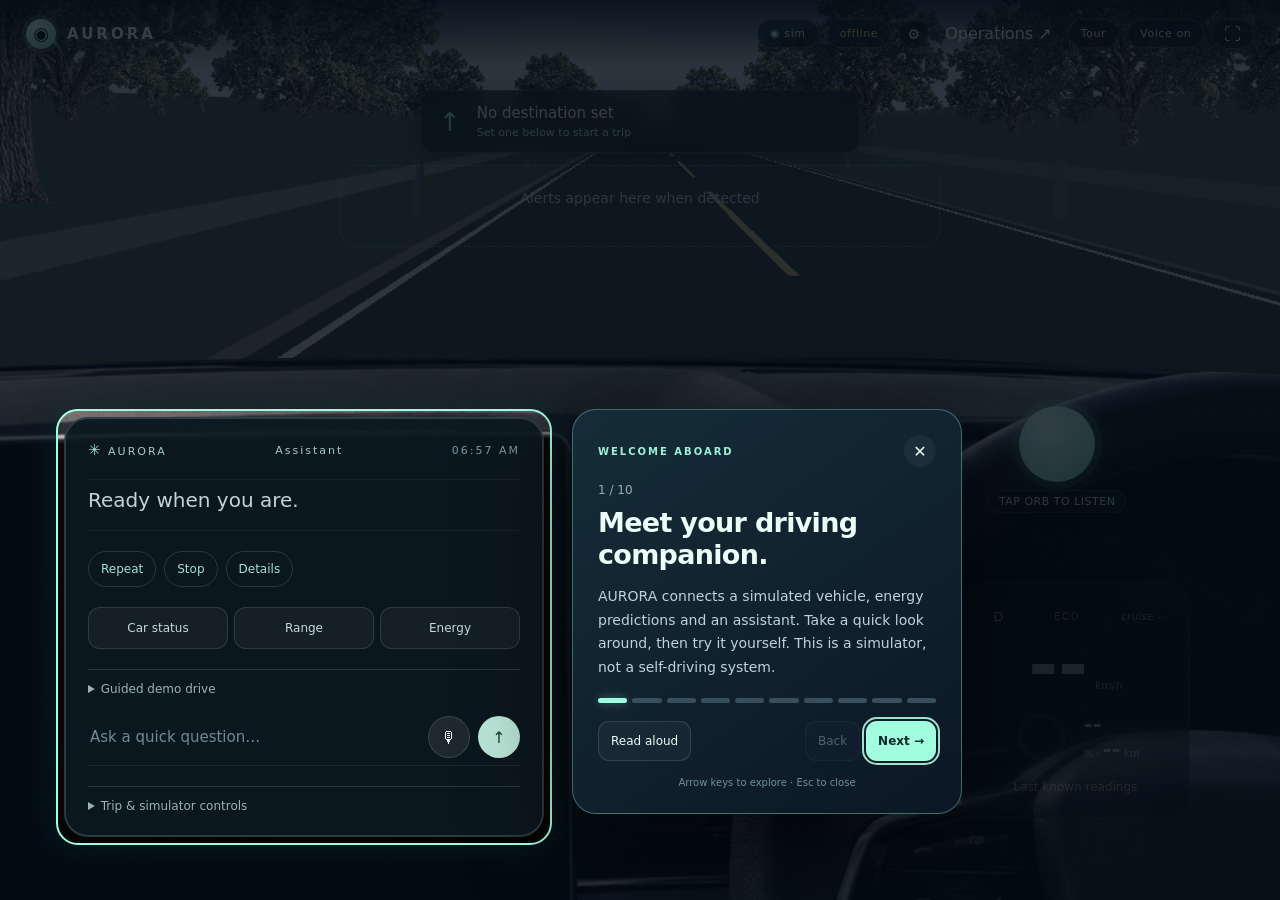
==== services/assistant-api/app/static/index.html @ 60c79d90 "Initial commit: AURORA in-vehicle AI assistant" ====
<!doctype html>
<html lang="en">
<head>
  <meta charset="UTF-8"><meta name="viewport" content="width=device-width,initial-scale=1">
  <meta name="theme-color" content="#0e161c"><meta name="description" content="AURORA — immersive, telemetry-driven EV cockpit. Every value comes from the vehicle.">
  <title>AURORA · Cockpit</title><link rel="stylesheet" href="style.css?v=tour-3">
</head>
<body class="no-alerts">
<div class="cockpit">
  <!-- the road, behind the glass -->
  <div class="view" aria-hidden="true"><div class="world"><div class="scene"></div><canvas id="roadCanvas"></canvas><div class="interior"></div></div></div>
  <div class="no3d-note">WebGL unavailable — the interior is shown; cluster and console still run on real telemetry.</div>

  <header>
    <div class="brand">
      <button id="brandMark" title="AURORA · tap ×5 or press E for Engineering mode">◉</button>
      <div><b>AURORA</b><span id="brandSub"></span></div>
    </div>
    <span class="demo">SIMULATOR</span>
    <div class="header-actions">
      <span class="pill" id="provPill" data-prov="simulator">◉ sim</span>
      <span class="pill ok" id="livePill"><span id="liveTxt">live</span></span>
      <button class="pill eng" id="engPill" title="Engineering mode">⚙</button>
      <button class="pill lab" id="labBtn" title="Scenario Director">🧪</button>
      <button id="linkHud" title="Engineering console (/hud)">HUD</button>
      <a href="/operations/" style="color:inherit;text-decoration:none;padding:8px" aria-label="Open AI Operations">Operations ↗</a>
      <button id="tourStart" aria-label="Take a guided tour">Tour</button>
      <button id="sound">Voice on</button>
      <button id="fullscreen" aria-label="Toggle full screen">⛶</button>
    </div>
  </header>

  <!-- windshield navigation HUD -->
  <nav class="route" id="navCard">
    <span class="route-arrow">↑</span>
    <div><strong id="navDir">No destination set</strong><span id="navDest">Set one below to start a trip</span></div>
    <span id="navEta"></span>
    <div class="nav-beam"><li style="width:0%" id="navBar"></li></div>
  </nav>

  <div id="alertSlot"></div>
  <div id="sceneNote" class="scene-note"></div>

  <div class="pred" id="predChip"></div>
  <div class="pred-pop" id="predPop" hidden>
    <div class="pop-top"><b>What-if</b><button id="popClose" aria-label="Close">✕</button></div>
    <div class="pop-row"><span>speed</span><input id="wiSpeed" type="range" min="0" max="200" step="5"><b id="wiSpeedV">--</b></div>
    <div class="pop-row"><span>cabin</span><input id="wiCabin" type="range" min="12" max="30" step="1"><b id="wiCabinV">--</b></div>
    <div class="pop-acts"><button id="wiRun" class="qact">Recompute arrival SOC</button><button id="wiReset" class="qact ghost">reset to current</button></div>
    <div class="pop-out" id="wiOut"></div>
  </div>

  <!-- instrument cluster -->
  <section class="instrument" aria-label="Vehicle instrument cluster">
    <div class="inst-top"><span id="gear">D</span><span id="modeLabel">ECO</span><span id="cruiseTag" class="cruise">cruise --</span></div>
    <div class="speed" id="speedWrap"><strong id="speedVal">--</strong><span class="unit">km/h</span></div>
    <div class="inst-mid">
      <svg class="soc" viewBox="0 0 120 120"><circle class="t" cx="60" cy="60" r="42"/><circle class="f" id="socArc" cx="60" cy="60" r="42"/></svg>
      <div class="soc-txt"><b id="socVal">--</b><span>% · <b id="rangeVal">--</b> km</span></div>
    </div>
    <div class="pwr"><div class="pwr-bar"><li id="powerBar"></li></div><span id="powerVal">cruise</span></div>
    <div class="thermal"><span>CELL&nbsp;<b id="battTemp">--</b></span><i class="track"><li id="battTempTrack"></li></i><span id="thermalSlope"></span></div>
  </section>

  <!-- ride status ribbon -->
  <div class="ribbon" id="ribbon">
    <span id="tyreTag" class="tyre">TYRES OK</span>
    <i class="rsep"></i>
    <span>HVAC <b id="hvacPwr">--</b></span>
    <span>OUT <b id="outTemp">--</b></span>
    <i class="rsep"></i>
    <span>UNPARKED</span>
  </div>

  <!-- touchscreen console -->
  <section class="screen" aria-label="AURORA assistant touchscreen">
    <div class="screen-top"><span><b class="spark">✳</b> AURORA</span><span id="answerProvider">Assistant</span><time id="clock"></time></div>
    <div id="transcript" class="transcript"></div>
    <div id="answer" class="answer" aria-live="polite"><b>AURORA</b><span>Ready when you are.</span></div>
    <div class="answer-actions"><button id="repeatAnswer" type="button">Repeat</button><button id="stopSpeech" type="button">Stop</button><button id="detailsToggle" type="button" aria-expanded="false" aria-controls="answerDetails">Details</button></div><div id="answerDetails" hidden></div>
    <div id="chips" class="chips"></div>
    <details class="vehicle-controls" id="demoJourney"><summary>Guided demo drive</summary>
      <p id="journeyHint" aria-live="polite">Start a fresh 8 km simulated trip at 65% battery. This replaces the current simulation.</p>
      <div class="chips"><button type="button" id="journeyReset">Start / reset demo</button><button type="button" id="journeyNext" disabled>Next step</button></div>
    </details>
    <form id="form" autocomplete="off">
      <input aria-label="Ask AURORA" id="q" placeholder="Ask a quick question…" maxlength="300">
      <button type="button" id="mic" class="mic" title="Hold to talk · tap when idle to end" aria-label="Ask by voice">🎙</button>
      <button type="submit" id="send" aria-label="Send">↑</button>
    </form>
    <details class="vehicle-controls"><summary>Trip &amp; simulator controls</summary><div class="telemetry">
      <div class="tclim"><span>CLIMATE</span><div><button id="cabinMinus" aria-label="Cooler">−</button><b id="cabinVal">--</b><button id="cabinPlus" aria-label="Warmer">+</button></div></div>
      <div class="tcru"><span>CRUISE</span><div><button id="cruiseMinus" aria-label="Slower">−</button><b id="cruiseVal">--</b><button id="cruisePlus" aria-label="Faster">+</button></div></div>
      <button id="chargeBtn" class="qact">Charge</button>
    </div>
    <div class="trip-row">
      <input id="destKm" type="number" min="1" max="1500" step="1" placeholder="dest km" aria-label="Destination in km">
      <button id="setDest" class="qact">Go</button>
      <span class="or">or</span>
      <select id="scenSel" aria-label="Scenario">
        <option value="none">Clear</option>
        <option value="leak">Leak drill</option>
        <option value="battery_heat">Battery heat</option>
        <option value="dtc">DTC drill</option>
      </select>
      <button id="scenGo" class="qact">Run</button>
    </div>
    </details>
  </section>

  <!-- charging overlay -->
  <div class="charger" id="charger"><div class="charger-card">
    <b>CHARGING</b><span class="chg-soc" id="chgSoc">--</span>
    <span class="chg-sub">11 kW · AC Level 2 · <b id="chgPct">--</b></span>
    <span class="chg-sub"></span><li class="chg-bar"></li>
  </div></div>

  <!-- engineering mode -->
  <aside class="engpanel" id="engPanel">
    <div class="eng-top"><b>Engineering</b><button id="engClose">✕</button></div>
    <div class="eng-grid">
      <section class="engsec span2">
        <label>Base vs LoRA — same prompt, both grounded</label>
        <div class="cmp-row"><input id="cmpQ" placeholder="Ask both: e.g. induced LOW PRESSURE → explain…"><button id="cmpRun">Run both</button></div>
        <div class="cmp" id="cmpBase"><span class="who">peft-base · no LoRA</span><p class="out"></p></div>
        <div class="cmp" id="cmpLora"><span class="who">peft · LoRA adapter2</span><p class="out"></p></div>
      </section>
      <section class="engsec">
        <label>Providers <span>(peft-base vs peft)</span></label>
        <div id="kvProv" class="kv-list"></div>
      </section>
      <section class="engsec">
        <label>RAG upstream</label>
        <div id="ragLabel"></div>
        <div id="kvRag" class="kv-list"></div>
      </section>
      <section class="engsec">
        <label>Telemetry source</label>
        <div id="kvSrc" class="kv-list"></div>
      </section>
      <section class="engsec">
        <label>Prediction stack <span>(status · model · fallback)</span></label>
        <div id="kvPred" class="kv-list"></div>
      </section>
      <section class="engsec">
        <label>Safety &amp; policy</label>
        <div id="kvSafety" class="kv-list"></div>
      </section>
      <section class="engsec">
        <label>Latency &amp; diagnostics</label>
        <div id="kvDiag" class="kv-list"></div>
      </section>
      <section class="engsec">
        <label>Services</label>
        <div id="svcHealth" class="kv-list"></div>
      </section>
      <section class="engsec">
        <label>Provenance legend</label>
        <div id="provLegend" class="kv-list"></div>
      </section>
      <section class="engsec">
        <label>Voice engine</label>
        <div class="vas">
          <label class="rad"><input type="radio" name="voiceEngine" value="studio" id="vgStudio"><span>Local · macOS voice</span></label>
          <label class="rad"><input type="radio" name="voiceEngine" value="browser" id="vgBrowser"><span>Browser · native synthesis</span></label>
          <div class="voice-hint" id="voiceHint"></div>
        </div>
        <select id="studioPicker" hidden></select>
        <select id="voicePicker"></select>
        <div class="vas"><span>rate <b id="rateVal">0.99</b></span><input id="rateSlider" type="range" min="0.7" max="1.35" step="0.01" value="0.99"></div>
        <div class="vas"><span>pitch <b id="pitchVal">1.00</b></span><input id="pitchSlider" type="range" min="0.6" max="1.4" step="0.01" value="1"></div>
        <button id="voiceTest" class="qact">Test voice</button>
      </section>
    </div>
  </aside>

  <footer><span id="motionNote">Simulated driving environment</span><span class="ftr-links"><a class="hreflink" id="engFtr" href="#" onclick="return false">⚙ ENG</a><a class="hreflink" href="./hud/">Engineering console →</a></span></footer>
</div>

<!-- scenario director -->
<aside class="director" id="director" aria-hidden="true">
  <div class="dir-top"><b>Scenario Director</b><span class="dir-sub">one click → real vehicle commands, watch telemetry → prediction → why → alerts react</span><button id="direcClose" aria-label="Close drawer">✕</button></div>
  <div class="dir-body">
    <div class="dir-cards" id="direcCards"></div>
    <div class="dir-log-col">
      <div class="dir-log" id="direcLog"></div>
      <div class="dir-check">
        <b>Causal cascade — follow the reaction</b>
        <ul id="direcCheck">
          <li data-step="1">📡 condition lands in telemetry (source: simulator)</li>
          <li data-step="2">🧮 prediction reacts (physics + calibrated residual)</li>
          <li data-step="3">💬 ask AURORA <i>why</i> (deterministic explainer)</li>
          <li data-step="4">🚨 proactive alert fires (code-decided) → <i>why</i></li>
          <li data-step="5">📖 RAG citation grounds the answer</li>
        </ul>
      </div>
    </div>
  </div>
</aside>
<div class="toast" id="toast"></div>

<!-- conversation orb -->
<div class="orbwrap">
  <div class="orb" id="orb" title="Tap: conversation · Hold the 🎙 for a quick ask">
    <div class="orb-ring" id="orbRing"></div>
    <div class="orb-core"><span class="spark">✳</span></div>
  </div>
  <div class="orb-label" id="orbStatus">TAP ORB TO LISTEN</div>
</div>

<script src="world.js"></script>
<script src="voice.js?v=journey-5"></script>
<script src="driving.js?v=policy-6"></script>
<script src="app.js?v=policy-6"></script>
<script src="tour.js?v=tour-3"></script>
</body>
</html>
---- services/assistant-api/app/static/style.css ----
:root{
  --ink:#0c1318; --ink2:#101d26; --glass:rgba(18,32,40,.72); --line:rgba(230,246,243,.14);
  --text:#eaf6f4; --mute:#b7ccd2; --mint:#9fe3ce; --ok:#7fdc8f; --warn:#ffce6b; --crit:#ff7a6b;
  --pred:#8fb3ff; --deriv:#c7a4ff; --doc:#ffc07a; --sim:#a9b6bd;
  --world-w:177.683vw; --world-h:100vw;
}
*{box-sizing:border-box}html,body{margin:0;min-height:100%;background:var(--ink);color:var(--text);font-family:Inter,ui-sans-serif,system-ui,-apple-system,'Segoe UI',Roboto,Arial,sans-serif;overflow-x:hidden}
button,input,select{font:inherit}button{cursor:pointer;color:inherit;border:0}button:focus-visible,input:focus-visible,select:focus-visible,a:focus-visible{outline:2px solid var(--mint);outline-offset:2px}[hidden]{display:none!important}
b{font-weight:600}.cockpit{position:relative;min-height:100svh;overflow:hidden}

/* ---------- the world behind the glass ---------- */
.view{position:absolute;inset:0;overflow:hidden;pointer-events:none}
.world{position:absolute;width:var(--world-w);height:var(--world-h);left:50%;top:50%;transform:translate(-50%,-50%)}
.scene,.interior{position:absolute;inset:0;background:url('assets/cockpit.png') center/100% 100% no-repeat}
#roadCanvas{position:absolute;width:100%;height:49%;inset:0 0 auto;opacity:1}
.interior{clip-path:polygon(100% 0,100% 100%,0 100%,0 44.8%,15% 43.6%,35% 42.8%,62% 42.8%,82% 44.4%,87.6% 41.8%)}
.no3d-note{position:fixed;top:60px;left:50%;transform:translateX(-50%);z-index:2;padding:8px 16px;border-radius:8px;background:rgba(20,30,20,.85);border:1px solid var(--line);font-size:12px;color:#cfd7d0;display:none}
body.no3d #roadCanvas{display:none}
body.no3d .no3d-note{display:block}

/* ---------- header ---------- */
header{position:relative;z-index:5;display:flex;align-items:center;gap:22px;padding:16px 26px;background:linear-gradient(rgba(6,16,24,.78),transparent)}
.brand{display:flex;align-items:center;gap:11px}
.brand button{width:30px;height:30px;border-radius:50%;display:grid;place-items:center;font-size:18px;color:#0c1e1c;background:radial-gradient(circle at 32% 28%,#e9fff6,#79c8b2);box-shadow:0 0 0 4px rgba(159,227,206,.18)}
.brand b{display:block;font-size:15px;letter-spacing:3px}
.brand span{display:block;font-size:10px;letter-spacing:1.4px;color:var(--mute);margin-top:2px}
.demo{font-size:10px;letter-spacing:2px;border-left:1px solid rgba(255,255,255,.18);padding-left:18px;color:#bfe0d6}
.header-actions{margin-left:auto;display:flex;align-items:center;gap:8px;flex-wrap:wrap}
.pill,.header-actions button{padding:7px 12px;border-radius:30px;background:rgba(9,25,34,.66);border:1px solid rgba(255,255,255,.16);font-size:11px;letter-spacing:.6px;color:#d9e9ea}
.pill.ok{color:var(--ok)}.pill.ok.crit{color:var(--crit)}.pill.warn{color:var(--warn)}
.pill.eng{border-radius:50%;width:30px;height:30px;padding:0;font-size:14px}
.pill.eng.on{background:var(--mint);color:#13392e;border-color:var(--mint)}
#fullscreen{font-size:17px;padding:4px 11px}
#sound.muted{color:#82969c}
.header-actions .pill[data-prov]{border-radius:30px}

/* ---------- windshield HUD ---------- */
.route{position:absolute;z-index:4;top:10%;left:50%;transform:translateX(-50%);display:flex;align-items:center;gap:16px;min-width:340px;padding:13px 18px;background:var(--glass);border:1px solid var(--line);border-radius:14px;backdrop-filter:blur(12px);box-shadow:0 6px 24px rgba(0,0,0,.35)}
.route.empty{opacity:.9}
.route-arrow{font-size:26px;color:var(--mint)}
.route strong{display:block;font-size:15px;font-weight:500}
.route div>span{display:block;margin-top:4px;font-size:11px;color:#cfe0e2}
#navEta{margin-left:auto;font-size:12px;color:#a5f2db;white-space:nowrap}
.nav-beam{position:absolute;left:16px;right:16px;bottom:-57px;height:4px;border-radius:3px;background:rgba(255,255,255,.10);overflow:hidden}
.nav-beam li{display:block;height:100%;border-radius:3px;background:linear-gradient(90deg,var(--mint),#6ec2ff)}
.route.empty .nav-beam{display:none}

#alertSlot{position:absolute;z-index:6;top:19%;left:50%;transform:translateX(-50%);width:min(620px,92vw)}
.alerts{display:flex;align-items:center;gap:12px;padding:11px 14px;border-radius:12px;border:1px solid;backdrop-filter:blur(10px);background:rgba(16,24,26,.86);box-shadow:0 8px 26px rgba(0,0,0,.4);animation:alerts-in .25s ease}
.alerts.warn{border-color:rgba(255,206,107,.55)}.alerts.crit{border-color:rgba(255,122,107,.6)}
.alerts-msg b{display:block;font-size:13px;color:#fff}
.alerts-msg>span{display:block;font-size:11px;color:#cfe0e2;margin-top:2px}
.alerts-msg em{display:block;font-style:normal;font-size:10px;color:var(--warn);margin-top:3px}
.alerts-msg i{font-style:normal;display:inline-block;font-size:10px;color:#8fa6ac;background:rgba(255,255,255,.06);border:1px solid var(--line);border-radius:5px;padding:1px 6px;margin:4px 6px 0 0}
.sevdot{width:9px;height:9px;border-radius:50%;flex-shrink:0}
.alerts.warn .sevdot{background:var(--warn);box-shadow:0 0 10px var(--warn)}.alerts.crit .sevdot{background:var(--crit);box-shadow:0 0 10px var(--crit)}
.alerts-acts{margin-left:auto;display:flex;gap:6px;flex-shrink:0}
.act{border-radius:8px;padding:6px 11px;font-size:11px;background:rgba(255,255,255,.07);border:1px solid var(--line)}
.act:hover{background:rgba(159,227,206,.14)}
.pred .act{flex-shrink:0;padding:3px 9px;font-size:10px;border-radius:30px;letter-spacing:.3px}
body.alerting .route{z-index:3}
@keyframes alerts-in{from{opacity:0;transform:translateY(-6px)}to{opacity:1}}

/* ---------- prediction chip ---------- */
.pred{position:absolute;z-index:4;top:31%;left:50%;transform:translateX(-50%);display:flex;align-items:center;gap:10px;padding:7px 13px;border-radius:30px;background:rgba(13,26,32,.62);border:1px solid var(--line);backdrop-filter:blur(8px);font-size:10px;color:#cfe0e2;white-space:nowrap;letter-spacing:.3px}
.pred b{color:#fff}.pred i{font-style:normal;color:#9fb6c9}.pred .prov{padding-left:10px;border-left:1px solid var(--line)}

/* ---------- provenance tags ---------- */
.prov{display:inline-flex;align-items:center;gap:4px;font-size:9px;letter-spacing:.8px;text-transform:uppercase;border:1px solid;border-radius:20px;padding:1px 7px}
.prov i,.prov u{display:inline-block;width:6px;height:6px;border-radius:50%}
.prov.measured{color:var(--ok);border-color:rgba(127,220,143,.4)}.prov.measured i,.prov.measured u{background:var(--ok)}
.prov.prediction{color:var(--pred);border-color:rgba(143,179,255,.4)}.prov.prediction i,.prov.prediction u{background:var(--pred)}
.prov.derived{color:var(--deriv);border-color:rgba(199,164,255,.4)}.prov.derived i,.prov.derived u{background:var(--deriv)}
.prov.documentation{color:var(--doc);border-color:rgba(255,192,122,.4)}.prov.documentation i,.prov.documentation u{background:var(--doc)}
.prov.simulator{color:var(--sim);border-color:rgba(169,182,189,.4)}.prov.simulator i,.prov.simulator u{background:var(--sim)}

/* ---------- instrument cluster ---------- */
.instrument{position:absolute;z-index:4;right:4%;bottom:9%;width:min(250px,26vw);text-align:center;color:var(--text);text-shadow:0 1px 8px rgba(0,0,0,.65);background:radial-gradient(110% 120% at 50% 30%,rgba(20,34,40,.72),rgba(10,17,22,.85));border:1px solid var(--line);border-radius:18px;padding:12px 14px 10px;backdrop-filter:blur(6px)}
.inst-top{display:flex;justify-content:space-between;align-items:center;font-size:10px;letter-spacing:1.6px;color:#a7d6c9;text-transform:uppercase}
#gear{font-size:13px;color:#fff;border:1px solid var(--line);border-radius:6px;padding:1px 7px}.inst-top .cruise{color:#c3dbe0;font-size:10px;text-transform:none;letter-spacing:.4px}
.inst-top .cruise.ovr{color:var(--mint)}
.speed{margin:2px 0 2px;display:flex;align-items:baseline;justify-content:center;gap:7px}
.speed strong{font-size:clamp(44px,5.4vw,72px);font-weight:600;line-height:1;font-variant-numeric:tabular-nums}
.speed .unit{font-size:11px;color:var(--mute)}
.speed.hot strong{color:var(--crit);text-shadow:0 1px 6px rgba(255,122,107,.5)}
.speed.fast strong{color:#ffe; }
.inst-mid{display:flex;align-items:center;justify-content:center;gap:10px;margin:6px 0 4px}
.soc{width:78px;height:78px;transform:rotate(-90deg)}
.soc circle{fill:none;stroke-width:8}
.soc .t{stroke:rgba(255,255,255,.10)}
.soc .f{stroke:var(--ok);stroke-linecap:round;stroke-dasharray:264;stroke-dashoffset:264;transition:stroke-dashoffset .6s ease}
.soc-txt{text-align:left}.soc-txt b{font-size:22px;font-variant-numeric:tabular-nums}.soc-txt span{display:block;font-size:10px;color:var(--mute)}
.pwr{display:flex;align-items:center;gap:9px;margin-top:5px}
.pwr-bar{flex:1;height:6px;border-radius:4px;background:rgba(255,255,255,.09);overflow:hidden}
.pwr-bar li{display:block;height:100%;width:0;background:linear-gradient(90deg,var(--ok),#6ec2ff);transition:width .5s ease}
.pwr-bar li.regen{background:linear-gradient(90deg,#ffce6b,#7fdc8f)}
.pwr span{font-size:10px;color:var(--mute);white-space:nowrap}
.thermal{display:flex;align-items:center;gap:6px;font-size:9px;color:var(--mute);margin-top:6px;letter-spacing:.4px}
.thermal b{color:#dbe9e9}.thermal .track{flex:1;height:4px;border-radius:3px;background:rgba(255,255,255,.09);overflow:hidden}
.thermal .track li{display:block;height:100%;width:0;background:var(--ok);transition:width .5s ease}
.thermal .track li.hot{background:var(--crit)}

.ribbon{position:absolute;z-index:4;bottom:2.5%;left:50%;transform:translateX(-50%);display:flex;align-items:center;gap:14px;padding:7px 16px;border-radius:30px;background:rgba(10,20,26,.66);border:1px solid var(--line);backdrop-filter:blur(8px);font-size:10px;color:var(--mute);letter-spacing:.5px;white-space:nowrap}
.ribbon b{color:#dcebec;font-variant-numeric:tabular-nums}
.ribbon .tyre{color:var(--ok)}
.ribbon .tyre.warn{color:var(--crit);text-shadow:0 0 8px rgba(255,122,107,.6)}
.rsep{width:1px;height:12px;background:rgba(255,255,255,.14)}

/* ---------- console touchscreen ---------- */
.screen{position:absolute;z-index:4;left:3.2%;bottom:8%;width:min(420px,37vw);min-width:320px;padding:12px 14px;border:2px solid rgba(129,145,142,.28);border-radius:16px;background:linear-gradient(140deg,#152630,#0b161e);box-shadow:0 8px 30px rgba(0,0,0,.5);display:flex;flex-direction:column;gap:8px}
.screen-top{display:flex;justify-content:space-between;align-items:center;color:#b3c6ce;font-size:12px}
.spark{font-size:15px;color:var(--mint);font-weight:400}
time{font-size:11px;color:#7f989f}
.transcript{font-size:12px;color:#87d6c0;font-style:italic;min-height:0;max-height:2.2em;overflow:auto}
.transcript:empty{display:none}
.transcript b,.answer b{color:var(--mint);font-weight:600;margin-right:6px}
.answer{font-size:13px;line-height:1.42;color:#c2d4d7;min-height:2.6em;max-height:6.4em;overflow:auto;border-top:1px solid rgba(255,255,255,.05);border-bottom:1px solid rgba(255,255,255,.05);padding:5px 0}
.answer.loading span{color:#7f989f}
.answer .meta{font-size:10px;color:#6f8892;margin-top:4px}
.answer .cite{font-size:11px;color:#9fc4ca;margin-top:2px}
.chips{display:flex;gap:6px;flex-wrap:wrap}
.chips button{flex:1;min-width:88px;padding:8px 6px;background:rgba(255,255,255,.04);border:1px solid rgba(211,233,229,.14);border-radius:8px;font-size:11px;color:#c4d8da}
.chips button:hover{background:rgba(159,227,206,.12)}
#form{display:flex;gap:8px;align-items:center;border-bottom:1px solid rgba(255,255,255,.08);padding:2px 0 7px}
#form input{min-width:0;flex:1;background:none;border:0;color:var(--text);font-size:13px;padding:5px 2px}
#form input::placeholder{color:#718a92}
#form button{border-radius:50%;width:28px;height:28px;flex-shrink:0}
#send{background:#b9e6d8;color:#16392f;font-size:16px}
.mic{background:rgba(255,255,255,.08);border:1px solid var(--line)}
.telemetry{display:flex;align-items:center;justify-content:space-between;gap:10px}
.telemetry>div>span{font-size:9px;color:#8ea8af;letter-spacing:1.4px;display:block;margin-bottom:5px}
.telemetry>div>div{display:flex;align-items:center;gap:9px}
.telemetry button{background:none;color:#9dc9c3;font-size:15px;line-height:1;padding:2px 3px}
.telemetry b{font-size:17px;font-weight:400;min-width:30px;text-align:center;font-variant-numeric:tabular-nums}
.qact{background:rgba(255,255,255,.06);border:1px solid var(--line);border-radius:8px;padding:7px 10px;font-size:11px;color:#cfe0e2}
.qact:hover{background:rgba(159,227,206,.13)}
#chargeBtn.on{background:var(--ok);color:#123c28;border-color:var(--ok)}
.trip-row{display:flex;align-items:center;gap:6px}
.trip-row input[type=number]{width:74px;background:rgba(255,255,255,.05);border:1px solid var(--line);border-radius:8px;color:var(--text);font-size:12px;padding:6px 8px}
.trip-row select{background:rgba(255,255,255,.05);border:1px solid var(--line);border-radius:8px;color:#cfe0e2;font-size:11px;padding:6px 4px;flex:1;min-width:0}
.trip-row .or{font-size:10px;color:#718a92}

/* ---------- orb ---------- */
.orbwrap{position:absolute;z-index:6;right:6%;top:44%;display:flex;flex-direction:column;align-items:center;gap:8px;pointer-events:none}
.orb{pointer-events:auto;position:relative;width:92px;height:92px;border-radius:50%;display:grid;place-items:center;cursor:pointer;
  background:radial-gradient(circle at 34% 26%,#e5fff6,#7cc8b4);box-shadow:0 0 0 7px rgba(159,227,206,.10),0 0 26px rgba(159,227,206,.25);transition:transform .2s}
.orb:hover{transform:scale(1.05)}
.orb.session{animation:pulse 1.6s infinite}
.orb-core{font-size:30px;color:#0d2b24;pointer-events:none}
.orb-ring{position:absolute;inset:6px;display:flex;align-items:center;justify-content:space-evenly;pointer-events:none;gap:2px}
.orb-ring i{width:3px;height:8px;border-radius:2px;background:#ffffff;opacity:.1;transition:height .09s ease,opacity .12s ease}
.orb-label{pointer-events:auto;font-size:9px;letter-spacing:1.6px;color:#cfe0e2;background:rgba(9,20,27,.7);border:1px solid var(--line);padding:4px 10px;border-radius:20px;backdrop-filter:blur(6px);text-align:center}
body.listening .orb{background:radial-gradient(circle at 34% 26%,#f3fff8,#5fb89f)}
body.speaking .orb{background:radial-gradient(circle at 34% 26%,#dcf1f0,#5a9fc0)}
@keyframes pulse{50%{box-shadow:0 0 0 14px rgba(159,227,206,.06),0 0 30px rgba(159,227,206,.3)}}

/* ---------- charging overlay ---------- */
.charger{position:absolute;z-index:8;inset:0;display:none;place-items:center;background:rgba(6,12,16,.55);backdrop-filter:blur(2px)}
body.charging .charger{display:grid}
.charger-card{text-align:center;padding:26px 44px;border-radius:20px;background:linear-gradient(145deg,#12301f,#0a1912);border:1px solid rgba(127,220,143,.5);box-shadow:0 0 46px rgba(127,220,143,.2);animation:charger-in .3s ease}
@keyframes charger-in{from{transform:scale(.96);opacity:0}to{transform:scale(1);opacity:1}}
.charger-card b{letter-spacing:3px;color:var(--ok)}
.chg-soc{display:block;font-size:54px;font-weight:600;font-variant-numeric:tabular-nums;margin:6px 0}
.chg-sub{font-size:12px;color:#a6c7b6}
.chg-bar{display:block;width:220px;height:8px;border-radius:5px;margin:14px auto 0;background:rgba(255,255,255,.12);transition:width 1s ease}

/* ---------- engineering panel ---------- */
.engpanel{position:fixed;z-index:12;top:0;right:0;bottom:0;width:min(460px,96vw);background:#0d1620f2;border-left:1px solid var(--line);backdrop-filter:blur(12px);padding:18px;transform:translateX(105%);transition:transform .25s ease;display:flex;flex-direction:column;gap:12px;overflow:auto}
.engpanel.open{transform:translateX(0)}
.eng-top{display:flex;justify-content:space-between;align-items:center}
.eng-top b{font-size:14px;letter-spacing:1.5px}
.eng-top button{background:none;font-size:16px;color:var(--mute)}
.eng-grid{display:grid;grid-template-columns:1fr 1fr;gap:12px}
.engsec{background:rgba(255,255,255,.04);border:1px solid var(--line);border-radius:12px;padding:12px}
.engsec.span2{grid-column:1/-1}
.engsec>label{display:block;font-size:10px;letter-spacing:1.4px;color:#9fb6c9;text-transform:uppercase;margin-bottom:9px}
.engsec>label span{color:#6f8892;text-transform:none;letter-spacing:0}
.cmp-row{display:flex;gap:8px;margin-bottom:9px}
.cmp-row input{flex:1;background:rgba(255,255,255,.06);border:1px solid var(--line);border-radius:8px;color:var(--text);font-size:12px;padding:7px 9px;min-width:0}
.cmp{background:rgba(255,255,255,.04);border:1px solid var(--line);border-radius:8px;padding:9px;margin-top:7px}
.cmp .who{font-size:10px;color:#7fb7a8;letter-spacing:.4px;display:block;margin-bottom:5px}
.cmp .out{font-size:12px;line-height:1.45;color:#c6d8da;margin:0;max-height:180px;overflow:auto}
.cmp.refused .out{color:var(--warn)}
.kv-list{display:flex;flex-direction:column;gap:6px;font-size:11px}
.kv{display:flex;justify-content:space-between;gap:8px;align-items:baseline}
.kv b{font-size:11px;color:#cfe0e2;text-transform:capitalize}
.kv span{color:#8aa2aa;font-size:11px;text-align:right}
.srvc{display:flex;align-items:center;gap:7px;font-size:11px;color:#8aa2aa}
.srvc i{font-style:normal;font-size:10px}
.srvc .dot{width:7px;height:7px;border-radius:50%}
.srvc.ok .dot{background:var(--ok)}.srvc.bad .dot{background:var(--crit)}
select#voicePicker, select#studioPicker{width:100%;background:rgba(255,255,255,.06);border:1px solid var(--line);border-radius:8px;color:var(--text);font-size:12px;padding:6px;margin-bottom:8px}
.vas{display:flex;align-items:center;gap:8px;font-size:11px;color:#9fb6c9;margin-bottom:5px}
.vas input[type=range]{flex:1;accent-color:var(--mint)}
.vas b{color:#fff}
.rad{display:flex;align-items:center;gap:7px;font-size:11px;color:#cfe0e2;cursor:pointer}
.rad input{accent-color:var(--mint);width:auto}
.voice-hint{font-size:10px;color:#8aa2aa;margin-bottom:6px}
.voice-hint.ok{color:var(--ok)}.voice-hint.warn{color:var(--warn)}
.pill.lab{border-radius:50%;width:30px;height:30px;padding:0;font-size:14px;border-color:var(--line);background:rgba(255,255,255,.06)}
.pill.lab:hover{background:rgba(159,227,206,.15)}

/* ---------- what-if popover ---------- */
.pred-pop{position:absolute;z-index:6;top:31%;left:50%;transform:translateX(-50%) translateY(8px);width:min(390px,94vw);background:#0c151ed6;border:1px solid var(--line);border-radius:14px;padding:13px 15px;backdrop-filter:blur(12px);box-shadow:0 12px 34px rgba(0,0,0,.45)}
.pred-pop[hidden]{display:none}
.scene-note{position:absolute;z-index:8;top:31%;left:50%;transform:translateX(-50%) translateY(8px);text-align:center;pointer-events:none;opacity:0}
.scene-note.show{animation:scene-in 2.8s ease forwards}
@keyframes scene-in{0%{opacity:0;transform:translateX(-50%) translateY(16px)}12%{opacity:1;transform:translateX(-50%) translateY(0)}80%{opacity:1}100%{opacity:0;transform:translateX(-50%) translateY(-8px)}}
.scene-note b{display:block;font-size:13px;letter-spacing:2.5px;color:#e8f2ee;text-transform:uppercase;text-shadow:0 2px 14px rgba(0,0,0,.65)}
.scene-note span{display:block;font-size:10px;letter-spacing:1.2px;color:var(--mint);margin-top:3px}
.pop-top{display:flex;justify-content:space-between;align-items:center;margin-bottom:10px}
.pop-top b{color:#fff;font-size:12px;letter-spacing:.6px}
.pop-top button{background:none;border:0;color:#8aa2aa;font-size:13px;cursor:pointer}
.pop-row{display:flex;align-items:center;gap:10px;font-size:11px;color:#9fb6c9;margin-bottom:8px}
.pop-row span{width:44px}
.pop-row input{flex:1;accent-color:var(--mint)}
.pop-row b{color:#fff;width:34px;text-align:right}
.pop-acts{display:flex;gap:8px;margin:10px 0 9px}
.pop-acts .qact{flex:1}
.qact.ghost{background:none;color:#8aa2aa}
.pop-out{font-size:12px;line-height:1.5;color:#c6d8da;max-height:130px;overflow:auto;white-space:pre-wrap}
.pop-out.err{color:var(--warn)}

/* ---------- scenario director drawer ---------- */
.director{position:fixed;z-index:11;top:0;right:0;bottom:0;width:min(520px,97vw);background:#0d1620f2;border-left:1px solid var(--line);backdrop-filter:blur(12px);padding:16px;transform:translateX(105%);transition:transform .25s ease;display:flex;flex-direction:column;gap:12px;overflow:hidden}
.director.open{transform:translateX(0)}
.dir-top{display:flex;align-items:center;gap:8px;flex-wrap:wrap}
.dir-top b{color:#fff;font-size:13px;letter-spacing:.6px}
.dir-sub{font-size:10px;color:#8aa2aa;flex:1;min-width:150px}
.dir-top button{background:none;border:0;color:#8aa2aa;font-size:14px;cursor:pointer;margin-left:auto}
.dir-body{display:flex;flex-direction:column;gap:14px;flex:1;min-height:0}
.dir-cards{display:grid;grid-template-columns:1fr 1fr;gap:9px;overflow:auto;align-content:start}
.dircard{background:rgba(255,255,255,.045);border:1px solid var(--line);border-radius:12px;padding:10px;cursor:pointer;transition:border-color .15s ease, background .15s ease;text-align:left}
.dircard:hover{border-color:var(--mint)}
.dircard b{display:block;color:#e8f2ee;font-size:12px;margin-bottom:3px}
.dircard span{font-size:10px;color:#8aa2aa;line-height:1.35;display:block;min-height:26px}
.dircard.launching{opacity:.55;pointer-events:none}
.dircard.done{border-color:var(--ok);background:rgba(120,220,150,.08)}
.dircard.failed{border-color:var(--crit);background:rgba(255,120,110,.08)}
.dir-log-col{display:flex;flex-direction:column;gap:12px;flex:1;min-height:0}
.dir-log{flex:1;overflow:auto;background:rgba(0,0,0,.28);border:1px solid var(--line);border-radius:10px;padding:10px;font-family:ui-monospace,SFMono-Regular,Menlo,monospace;font-size:11px;color:#9fb6c9;line-height:1.6}
.dir-log .out{color:var(--ok)}.dir-log .bad{color:var(--crit)}.dir-log .stp{color:#d8e6e0}
.dir-check{background:rgba(255,255,255,.03);border:1px solid var(--line);border-radius:10px;padding:10px 12px}
.dir-check b{font-size:10px;letter-spacing:.6px;color:#8aa2aa}
.dir-check ul{margin:8px 0 0;padding:0;list-style:none;display:flex;flex-direction:column;gap:6px}
.dir-check li{font-size:11px;color:#8aa2aa;opacity:.55;display:flex;gap:2px;align-items:center;flex-wrap:wrap}
.dir-check li.done{color:#cfe0e2;opacity:1}
.dir-check li.done::before{content:"✓ ";color:var(--ok)}
.dir-check li i{font-style:normal;color:var(--mint)}

/* ---------- footer / toast ---------- */
footer{position:absolute;z-index:4;bottom:14px;left:26px;right:26px;display:flex;justify-content:space-between;font-size:10px;color:#8aa2aa;letter-spacing:.4px}
.hreflink{color:var(--mint);text-decoration:none}
.ftr-links{display:flex;gap:14px}
.hreflink:hover{text-decoration:underline}
.toast{position:fixed;z-index:20;left:50%;top:88px;transform:translateX(-50%);max-width:min(560px,92vw);padding:9px 16px;border-radius:10px;background:rgba(10,22,28,.94);border:1px solid var(--line);font-size:12px;color:#dcecec;box-shadow:0 8px 26px rgba(0,0,0,.45)}
.toast:empty{display:none}

@media(max-width:860px){
  :root{--world-w:177.683vw;--world-h:100vw}
  .cockpit{min-height:100svh}
  .view{height:56svh;position:relative}
  .world{left:44%}
  header{padding:12px 14px;gap:10px}
  .demo{display:none}
  .brand span{max-width:120px;overflow:hidden;white-space:nowrap;text-overflow:ellipsis}
  #linkHud{display:none}
  .route{top:74px;min-width:0;width:calc(100% - 24px);padding:10px 14px;gap:10px}
  .route-arrow{font-size:20px}
  .nav-beam{display:none}
  #alertSlot{top:152px;width:calc(100% - 24px)}
  .alerts{flex-wrap:wrap}
  .alerts-acts{width:100%;justify-content:flex-end}
  .pred{top:auto;bottom:64px;white-space:normal;flex-wrap:wrap;justify-content:center;text-align:center;max-width:calc(100% - 24px)}
  .pred-pop{top:auto;bottom:150px}
  .instrument{right:4%;bottom:34%;width:44%;min-width:0;border-radius:12px;padding:8px}
  .speed strong{font-size:42px}
  .soc{width:54px;height:54px}
  .soc-txt b{font-size:16px}
  .thermal{display:none}
  .screen{left:4%;right:4%;bottom:auto;top:calc(56svh - 24px);width:auto;min-width:0}
  .orbwrap{right:6%;top:auto;bottom:410px}
  .ribbon{bottom:8px}
  footer{bottom:6px;left:12px;right:12px}
  footer .hreflink{display:none}
}
@media(max-width:480px){
  .header-actions .pill[data-prov]{display:none}
  .ribbon span{display:none}
  .ribbon span:first-child,.ribbon span:nth-child(3),.ribbon span:nth-child(4){display:inline}
  .instrument{width:52%}
  .orbwrap{bottom:440px}
}
/* Focused driving layout. Technical detail is revealed deliberately. */
body:not(.eng) .demo, body:not(.eng) #brandSub, body:not(.eng) #linkHud,
body:not(.eng) #labBtn, body:not(.eng) .thermal, body:not(.eng) .pwr,
body:not(.eng) .ribbon, body:not(.eng) .pred, body:not(.eng) .alerts-msg i,
body:not(.eng) .alerts-msg em, body:not(.eng) footer {display:none}
.engpanel:not(.open), .director:not(.open){visibility:hidden;pointer-events:none}
.engpanel.open,.director.open{visibility:visible}
.cockpit{min-height:100svh}
.screen{left:5%;bottom:7%;top:auto;width:min(480px,48vw);min-width:0;padding:22px;border-radius:24px;background:rgba(12,25,32,.94);box-shadow:0 18px 70px #0007;max-height:62vh;overflow:auto}
.screen-top{color:#a6c9c0;letter-spacing:2px;font-size:11px}
.answer{font-size:20px;line-height:1.5;max-height:none;margin:12px 0;overflow:visible}
.answer>b{display:none}.answer>span{display:block}
.transcript{font-size:12px;color:#91aaa7;max-height:36px;overflow:hidden}
.answer-actions{display:flex;gap:8px;margin-bottom:12px}
.answer-actions button{background:transparent;border:1px solid var(--line);padding:8px 12px;border-radius:20px;font-size:12px;color:var(--mint);min-height:36px}
#answerDetails{white-space:pre-wrap;font-size:13px;line-height:1.6;color:#b7c9c8;padding:12px 0;max-height:180px;overflow:auto}
.chips{flex-wrap:nowrap}.chips button{min-width:0;min-height:42px;font-size:12px;border-radius:12px}
#form{margin-top:10px}#form input{font-size:15px;padding:12px 2px}#form button{width:42px;height:42px}
.vehicle-controls{margin-top:12px;border-top:1px solid var(--line);padding-top:12px}
.vehicle-controls summary{font-size:12px;color:#9bb3b2;cursor:pointer}.vehicle-controls[open] .telemetry{margin:18px 0}.vehicle-controls .trip-row{margin-top:12px}
.instrument{right:7%;bottom:9%;width:230px;background:rgba(10,24,30,.92);padding:24px;border-radius:24px}
.speed strong{font-size:72px}.soc{width:62px;height:62px}.soc-txt b{font-size:22px}
.orbwrap{right:12%;top:auto;bottom:43%;}.orb{width:76px;height:76px}.orb-label{letter-spacing:.5px;font-size:11px}
.route{top:90px;max-width:440px;width:calc(100% - 40px)}.route.empty{display:none}.nav-beam{display:none}
#alertSlot{top:165px;max-width:600px}.alerts{padding:16px;border-radius:18px}.alerts-msg b{font-size:15px}.alerts-msg>span{font-size:13px;line-height:1.5}.alerts-acts button{min-height:40px}
body.stale .instrument{opacity:.5}body.stale #liveTxt{color:var(--warn)}
body.stale .instrument:after{content:'Last known readings';display:block;font-size:12px;color:var(--warn);margin-top:12px}
@media(max-width:860px){
 .view{position:absolute;inset:0;height:100%}.world{left:50%}
 .cockpit{min-height:1050px}.screen{top:560px;bottom:auto;left:5%;right:5%;width:90%;max-height:none}
 .instrument{top:300px;bottom:auto;right:7%;width:210px}.orbwrap{top:340px;bottom:auto;right:auto;left:12%}
 #alertSlot{top:155px;width:90%}.route{top:80px}.header-actions{gap:4px}.header-actions button{min-height:36px}
 .pred-pop{position:fixed;top:140px;bottom:auto;z-index:15}.eng-grid{grid-template-columns:1fr}
}
@media(max-width:480px){.cockpit{min-height:1120px}.screen{top:615px}.instrument{top:365px;width:190px;padding:18px}.orbwrap{top:390px;left:9%}.orb{width:62px;height:62px}.answer{font-size:18px}.alerts{gap:8px}.header-actions #fullscreen{display:none}.brand{gap:6px}.brand b{font-size:12px}.header-actions button{padding:6px 9px}.alerts-acts{justify-content:flex-start}.screen{padding:18px}}
@media(prefers-reduced-motion:reduce){*,*:before,*:after{animation:none!important;transition:none!important}.view canvas{opacity:0}}

.pred-pop.why-mode .pop-row,.pred-pop.why-mode .pop-acts{display:none}

/* First-visit spotlight tour. */
#tourShade{position:fixed;inset:0;z-index:100;cursor:default}
#tourSpot{position:fixed;z-index:101;pointer-events:none;border:2px solid #a1ffe0;border-radius:22px;box-shadow:0 0 0 9999px #030d18c9,0 0 30px #63ffd959;transition:top .25s,left .25s,width .25s,height .25s}
#tourCard{position:fixed;z-index:102;padding:25px;border:1px solid #83dccc66;border-radius:24px;background:linear-gradient(145deg,#152d38,#0c1725);box-shadow:0 24px 100px #000a;color:#edfdf8;max-height:calc(100svh - 24px);overflow:auto}
.tour-top{display:flex;align-items:center;justify-content:space-between;gap:12px}.tour-top span{color:#9af2d8;font-size:10px;letter-spacing:2px;font-weight:700}.tour-top button{background:#ffffff0c;border-radius:50%;width:32px;height:32px}
.tour-count{font-size:12px;color:#91aeb7;margin-top:16px;font-variant-numeric:tabular-nums}#tourCard h2{font-size:27px;font-weight:550;line-height:1.18;letter-spacing:-.7px;margin:10px 0 14px}#tourCard p{font-size:14px;line-height:1.7;color:#bfd3da;margin:0 0 18px}
#tourProgress{display:flex;gap:5px;margin:18px 0}#tourProgress button{height:5px;flex:1;padding:0;border-radius:5px;background:#38505b}#tourProgress button.current{background:#a1ffe0;box-shadow:0 0 10px #a1ffe055}
.tour-bottom{display:flex;justify-content:space-between;gap:6px;align-items:center}.tour-bottom>div{display:flex;gap:6px}.tour-bottom button,#tourExample{font-size:12px;padding:10px 12px;border-radius:11px;background:#ffffff09;border:1px solid #ffffff20;min-height:40px}.tour-bottom button:disabled{opacity:.3;cursor:default}#tourNext{background:#a1ffe0;color:#0c2828;font-weight:650;border:0}#tourExample{width:100%;text-align:left;color:#a1ffe0;background:#a1ffe00b}.tour-keyhint{display:block;color:#708f9c;font-size:10px;text-align:center;margin-top:16px}
.touring .view{filter:saturate(.5)}.touring .orb{animation:none}.touring #alertSlot:empty{min-height:82px;border:1px dashed #99dacb66;border-radius:18px}.touring #alertSlot:empty:after{content:'Alerts appear here when detected';display:block;padding:24px;text-align:center;color:#b8d9cf;font-size:14px}
@media(max-width:480px){#tourCard{padding:18px}#tourCard h2{font-size:23px}.tour-bottom button{padding:9px 10px}.tour-keyhint{display:none}#tourStart{display:inline!important}}
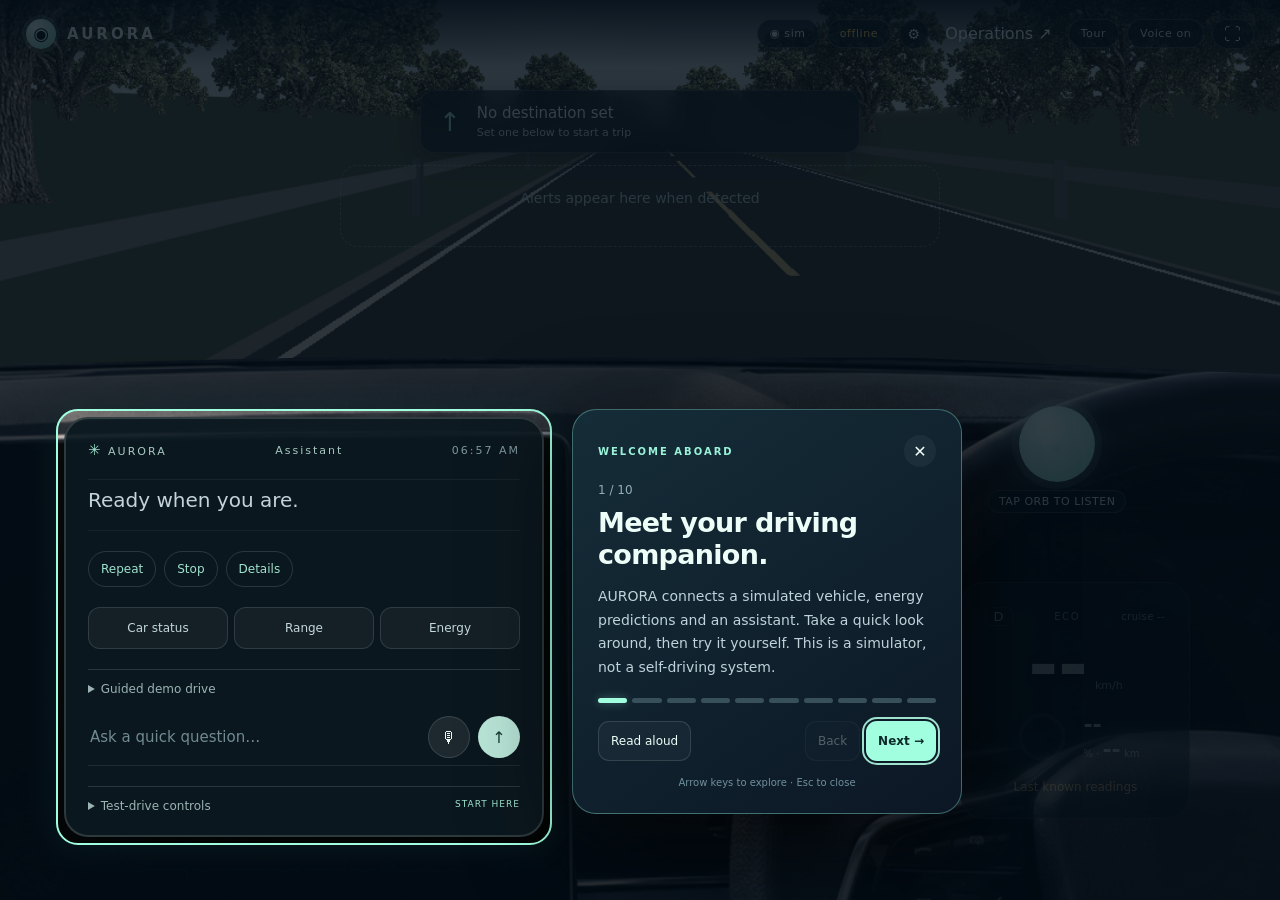
==== commit ae197e44: "Clarify test drive controls" ====
--- a/services/assistant-api/app/static/index.html
+++ b/services/assistant-api/app/static/index.html
@@ -3,7 +3,7 @@
 <head>
   <meta charset="UTF-8"><meta name="viewport" content="width=device-width,initial-scale=1">
   <meta name="theme-color" content="#0e161c"><meta name="description" content="AURORA — immersive, telemetry-driven EV cockpit. Every value comes from the vehicle.">
-  <title>AURORA · Cockpit</title><link rel="stylesheet" href="style.css?v=tour-3">
+  <title>AURORA · Cockpit</title><link rel="stylesheet" href="style.css?v=guided-controls-1">
 </head>
 <body class="no-alerts">
 <div class="cockpit">
@@ -88,31 +88,48 @@
       <button type="button" id="mic" class="mic" title="Hold to talk · tap when idle to end" aria-label="Ask by voice">🎙</button>
       <button type="submit" id="send" aria-label="Send">↑</button>
     </form>
-    <details class="vehicle-controls"><summary>Trip &amp; simulator controls</summary><div class="telemetry">
-      <div class="tclim"><span>CLIMATE</span><div><button id="cabinMinus" aria-label="Cooler">−</button><b id="cabinVal">--</b><button id="cabinPlus" aria-label="Warmer">+</button></div></div>
-      <div class="tcru"><span>CRUISE</span><div><button id="cruiseMinus" aria-label="Slower">−</button><b id="cruiseVal">--</b><button id="cruisePlus" aria-label="Faster">+</button></div></div>
-      <button id="chargeBtn" class="qact">Charge</button>
-    </div>
-    <div class="trip-row">
-      <input id="destKm" type="number" min="1" max="1500" step="1" placeholder="dest km" aria-label="Destination in km">
-      <button id="setDest" class="qact">Go</button>
-      <span class="or">or</span>
+    <details class="vehicle-controls" id="simControls"><summary>Test-drive controls <span>Start here</span></summary>
+    <div class="control-step">
+      <div class="control-copy"><b>1 · Start a simulated drive</b><span>Choose how far you want to drive. This enables climate and live energy predictions.</span></div>
+      <div class="trip-start">
+        <label for="destKm">Distance</label>
+        <input id="destKm" type="number" min="1" max="1500" step="1" value="8" aria-label="Destination distance in kilometres">
+        <span>km</span>
+        <button id="setDest" class="qact primary">Start drive</button>
+      </div>
+      <p class="control-state" id="controlState" aria-live="polite">No drive running — start one above.</p>
+    </div>
+    <div class="control-step">
+      <div class="control-copy"><b>2 · Try vehicle controls</b><span>Change the cabin target or simulated cruise speed while telemetry updates.</span></div>
+      <div class="telemetry">
+        <div class="control-card tclim"><span>Cabin temperature</span><small>Available during a drive</small><div><button id="cabinMinus" aria-label="Make cabin cooler">−</button><b id="cabinVal">Not set</b><button id="cabinPlus" aria-label="Make cabin warmer">+</button></div></div>
+        <div class="control-card tcru"><span>Cruise target</span><small>Simulated speed</small><div><button id="cruiseMinus" aria-label="Reduce cruise speed">−</button><b id="cruiseVal">0 km/h</b><button id="cruisePlus" aria-label="Increase cruise speed">+</button></div></div>
+        <div class="control-card charge-control"><span>Charging</span><small>Park and simulate AC charging</small><button id="chargeBtn" class="qact">Start charging</button></div>
+      </div>
+    </div>
+    <div class="trip-row advanced-controls">
+      <span class="advanced-label">Advanced fault test</span>
       <select id="scenSel" aria-label="Scenario">
-        <option value="none">Clear</option>
-        <option value="leak">Leak drill</option>
-        <option value="battery_heat">Battery heat</option>
-        <option value="dtc">DTC drill</option>
+        <option value="none">Clear active test</option>
+        <option value="leak">Tyre leak</option>
+        <option value="battery_heat">Battery overheating</option>
+        <option value="dtc">Diagnostic trouble code</option>
       </select>
-      <button id="scenGo" class="qact">Run</button>
+      <button id="scenGo" class="qact">Run test</button>
     </div>
     </details>
   </section>
 
   <!-- charging overlay -->
-  <div class="charger" id="charger"><div class="charger-card">
-    <b>CHARGING</b><span class="chg-soc" id="chgSoc">--</span>
+  <div class="charger" id="charger" role="dialog" aria-modal="true" aria-labelledby="chargeTitle"><div class="charger-card">
+    <button class="charger-close" id="chargeClose" aria-label="Continue using the app while charging">✕</button>
+    <b id="chargeTitle">CHARGING</b><span class="chg-soc" id="chgSoc">--</span>
     <span class="chg-sub">11 kW · AC Level 2 · <b id="chgPct">--</b></span>
-    <span class="chg-sub"></span><li class="chg-bar"></li>
+    <span class="chg-sub">The simulation continues in the background.</span><i class="chg-bar"></i>
+    <div class="charger-actions">
+      <button id="chargeBackground">Continue in background</button>
+      <button id="chargeStop">Stop charging</button>
+    </div>
   </div></div>
 
   <!-- engineering mode -->
@@ -211,7 +228,7 @@
 <script src="world.js"></script>
 <script src="voice.js?v=journey-5"></script>
 <script src="driving.js?v=policy-6"></script>
-<script src="app.js?v=policy-6"></script>
+<script src="app.js?v=guided-controls-1"></script>
 <script src="tour.js?v=tour-3"></script>
 </body>
-</html>+</html>
--- a/services/assistant-api/app/static/style.css
+++ b/services/assistant-api/app/static/style.css
@@ -127,18 +127,27 @@
 #form button{border-radius:50%;width:28px;height:28px;flex-shrink:0}
 #send{background:#b9e6d8;color:#16392f;font-size:16px}
 .mic{background:rgba(255,255,255,.08);border:1px solid var(--line)}
-.telemetry{display:flex;align-items:center;justify-content:space-between;gap:10px}
-.telemetry>div>span{font-size:9px;color:#8ea8af;letter-spacing:1.4px;display:block;margin-bottom:5px}
+.control-step{padding:11px 0;border-bottom:1px solid rgba(255,255,255,.07)}
+.control-copy{display:flex;flex-direction:column;gap:3px;margin-bottom:9px}.control-copy b{font-size:11px;color:#d6e8e5}.control-copy span{font-size:10px;line-height:1.35;color:#819aa2}
+.trip-start{display:flex;align-items:center;gap:6px}.trip-start label{font-size:10px;color:#91aaa9}.trip-start span{font-size:10px;color:#91aaa9}
+.trip-start input[type=number]{width:54px;background:rgba(255,255,255,.05);border:1px solid var(--line);border-radius:8px;color:var(--text);font-size:12px;padding:7px 8px}
+.qact.primary{background:var(--mint);border-color:var(--mint);color:#123b31;font-weight:600;flex:1}
+.control-state{margin:8px 0 0;font-size:10px;color:#d4a66f}.control-state.active{color:var(--ok)}
+.telemetry{display:grid;grid-template-columns:1fr 1fr;gap:7px}
+.control-card{padding:9px;border:1px solid rgba(255,255,255,.08);border-radius:9px;background:rgba(255,255,255,.025)}
+.telemetry>div>span{font-size:9px;color:#b3c9cb;letter-spacing:.8px;display:block;margin-bottom:2px}
+.control-card small{display:block;min-height:22px;font-size:8px;line-height:1.25;color:#718a92}
 .telemetry>div>div{display:flex;align-items:center;gap:9px}
 .telemetry button{background:none;color:#9dc9c3;font-size:15px;line-height:1;padding:2px 3px}
-.telemetry b{font-size:17px;font-weight:400;min-width:30px;text-align:center;font-variant-numeric:tabular-nums}
+.telemetry b{font-size:13px;font-weight:400;min-width:58px;text-align:center;font-variant-numeric:tabular-nums}
+.telemetry button:disabled{opacity:.3;cursor:not-allowed}.charge-control{grid-column:1/-1;display:grid;grid-template-columns:1fr auto;align-items:center}.charge-control small{grid-column:1}.charge-control .qact{grid-column:2;grid-row:1/3;font-size:10px;padding:7px 9px}
 .qact{background:rgba(255,255,255,.06);border:1px solid var(--line);border-radius:8px;padding:7px 10px;font-size:11px;color:#cfe0e2}
 .qact:hover{background:rgba(159,227,206,.13)}
 #chargeBtn.on{background:var(--ok);color:#123c28;border-color:var(--ok)}
 .trip-row{display:flex;align-items:center;gap:6px}
-.trip-row input[type=number]{width:74px;background:rgba(255,255,255,.05);border:1px solid var(--line);border-radius:8px;color:var(--text);font-size:12px;padding:6px 8px}
 .trip-row select{background:rgba(255,255,255,.05);border:1px solid var(--line);border-radius:8px;color:#cfe0e2;font-size:11px;padding:6px 4px;flex:1;min-width:0}
 .trip-row .or{font-size:10px;color:#718a92}
+.advanced-controls{padding-top:11px}.advanced-label{font-size:9px;color:#82999f;white-space:nowrap}
 
 /* ---------- orb ---------- */
 .orbwrap{position:absolute;z-index:6;right:6%;top:44%;display:flex;flex-direction:column;align-items:center;gap:8px;pointer-events:none}
@@ -157,12 +166,18 @@
 /* ---------- charging overlay ---------- */
 .charger{position:absolute;z-index:8;inset:0;display:none;place-items:center;background:rgba(6,12,16,.55);backdrop-filter:blur(2px)}
 body.charging .charger{display:grid}
-.charger-card{text-align:center;padding:26px 44px;border-radius:20px;background:linear-gradient(145deg,#12301f,#0a1912);border:1px solid rgba(127,220,143,.5);box-shadow:0 0 46px rgba(127,220,143,.2);animation:charger-in .3s ease}
+.charger-card{position:relative;text-align:center;padding:30px 44px 26px;border-radius:20px;background:linear-gradient(145deg,#12301f,#0a1912);border:1px solid rgba(127,220,143,.5);box-shadow:0 0 46px rgba(127,220,143,.2);animation:charger-in .3s ease}
 @keyframes charger-in{from{transform:scale(.96);opacity:0}to{transform:scale(1);opacity:1}}
 .charger-card b{letter-spacing:3px;color:var(--ok)}
 .chg-soc{display:block;font-size:54px;font-weight:600;font-variant-numeric:tabular-nums;margin:6px 0}
-.chg-sub{font-size:12px;color:#a6c7b6}
+.chg-sub{display:block;font-size:12px;color:#a6c7b6;margin-top:5px}
 .chg-bar{display:block;width:220px;height:8px;border-radius:5px;margin:14px auto 0;background:rgba(255,255,255,.12);transition:width 1s ease}
+.charger-close{position:absolute;right:10px;top:9px;width:30px;height:30px;border-radius:50%;background:transparent;color:#a6c7b6;font-size:15px}
+.charger-close:hover{background:rgba(255,255,255,.1);color:#fff}
+.charger-actions{display:flex;justify-content:center;gap:9px;margin-top:18px}
+.charger-actions button{padding:8px 12px;border-radius:8px;border:1px solid rgba(127,220,143,.45);background:rgba(127,220,143,.12);color:#dff7e5;font-size:11px}
+.charger-actions button:hover{background:rgba(127,220,143,.22)}
+#chargeStop{border-color:rgba(255,174,126,.4);background:rgba(255,174,126,.1);color:#ffd4ba}
 
 /* ---------- engineering panel ---------- */
 .engpanel{position:fixed;z-index:12;top:0;right:0;bottom:0;width:min(460px,96vw);background:#0d1620f2;border-left:1px solid var(--line);backdrop-filter:blur(12px);padding:18px;transform:translateX(105%);transition:transform .25s ease;display:flex;flex-direction:column;gap:12px;overflow:auto}
@@ -310,7 +325,7 @@
 .chips{flex-wrap:nowrap}.chips button{min-width:0;min-height:42px;font-size:12px;border-radius:12px}
 #form{margin-top:10px}#form input{font-size:15px;padding:12px 2px}#form button{width:42px;height:42px}
 .vehicle-controls{margin-top:12px;border-top:1px solid var(--line);padding-top:12px}
-.vehicle-controls summary{font-size:12px;color:#9bb3b2;cursor:pointer}.vehicle-controls[open] .telemetry{margin:18px 0}.vehicle-controls .trip-row{margin-top:12px}
+.vehicle-controls summary{font-size:12px;color:#9bb3b2;cursor:pointer}.vehicle-controls summary span{float:right;font-size:9px;color:var(--mint);text-transform:uppercase;letter-spacing:1px}.vehicle-controls[open] .telemetry{margin-top:7px}.vehicle-controls .trip-row{margin-top:0}
 .instrument{right:7%;bottom:9%;width:230px;background:rgba(10,24,30,.92);padding:24px;border-radius:24px}
 .speed strong{font-size:72px}.soc{width:62px;height:62px}.soc-txt b{font-size:22px}
 .orbwrap{right:12%;top:auto;bottom:43%;}.orb{width:76px;height:76px}.orb-label{letter-spacing:.5px;font-size:11px}
